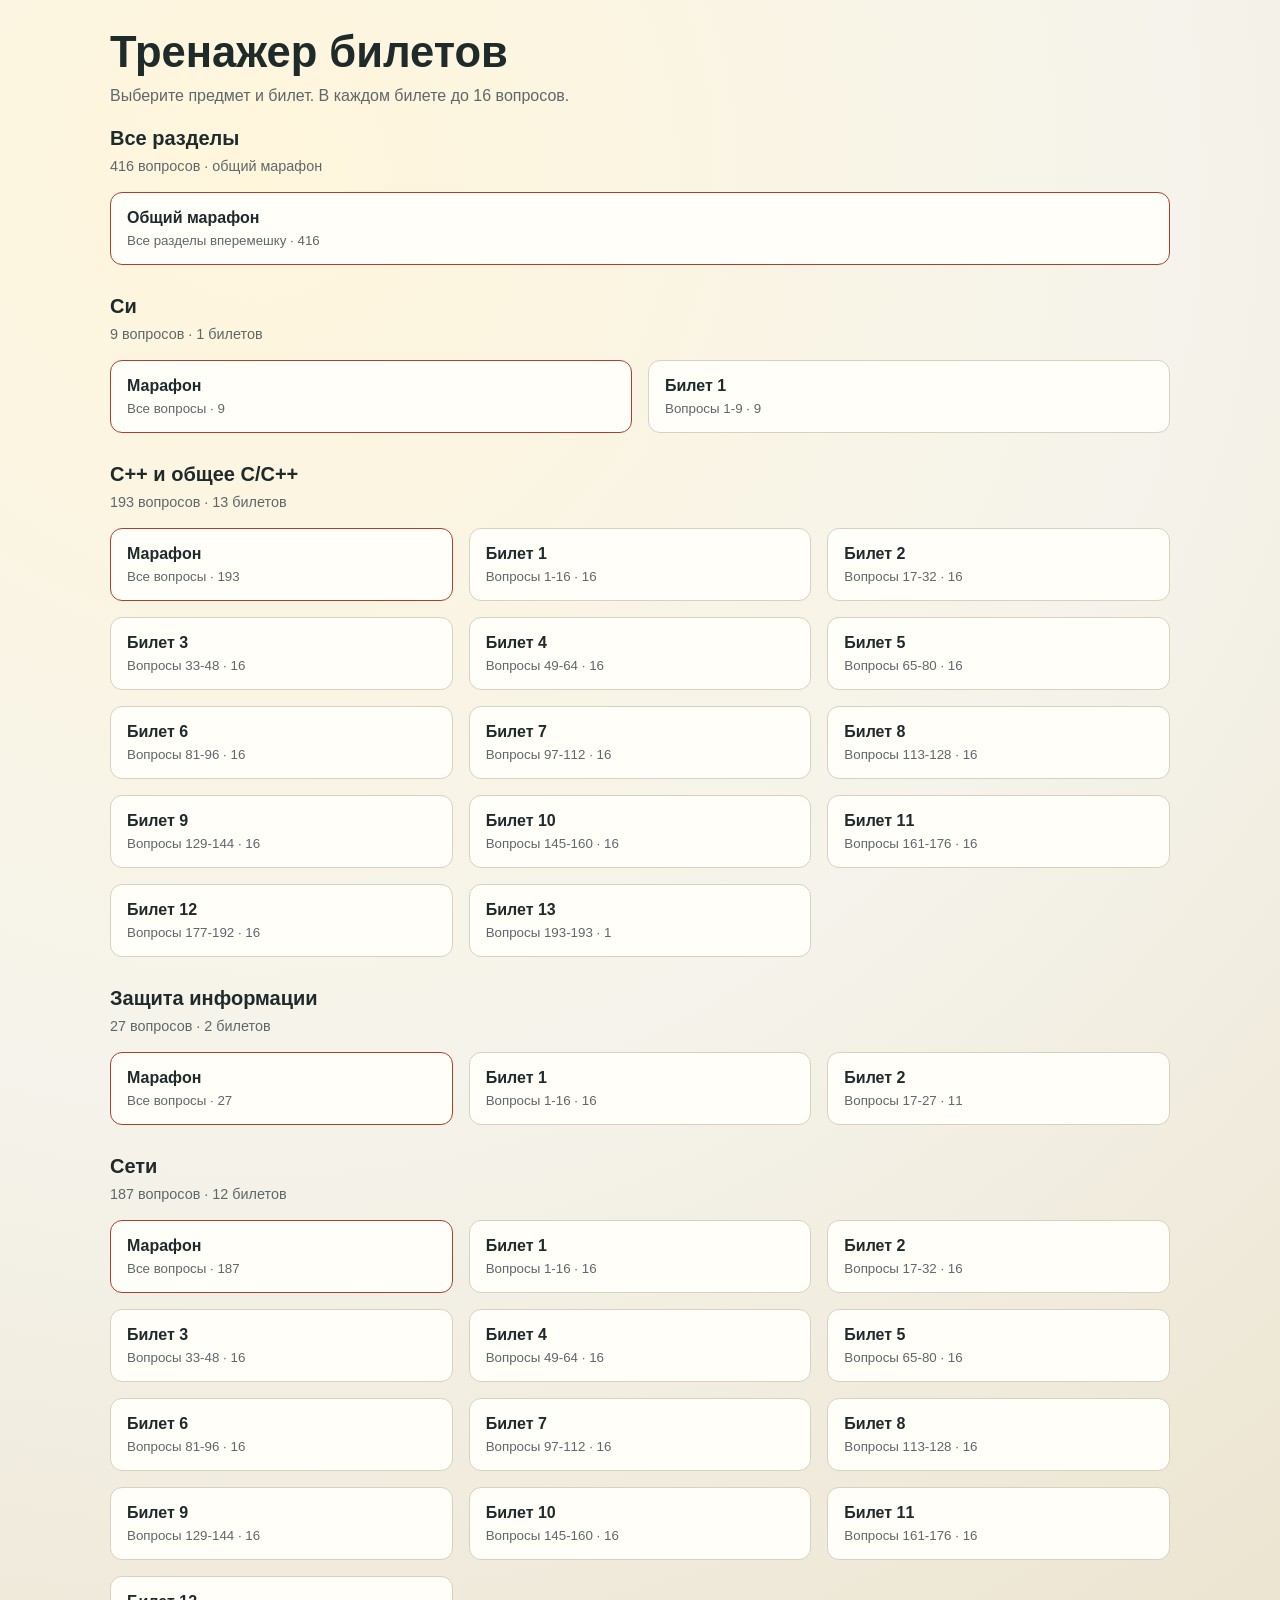
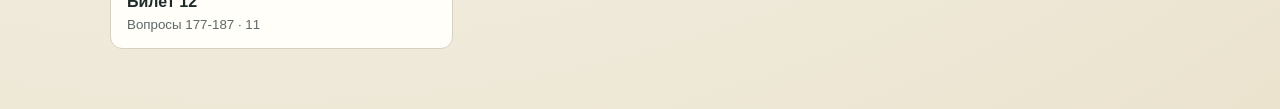
==== index.html @ b97b74e3 "initial commit" ====
﻿<!doctype html>
<html lang="ru">
<head>
  <meta charset="UTF-8" />
  <meta name="viewport" content="width=device-width, initial-scale=1.0" />
  <meta name="theme-color" content="#af3e2a" />
  <title>ГИА — выбор теста</title>
  <link rel="manifest" href="./manifest.webmanifest" />
  <link rel="icon" href="./icon.svg" type="image/svg+xml" />
  <link rel="stylesheet" href="./styles.css" />
</head>
<body>
  <main class="page">
    <header class="hero">
      <h1>Тренажер билетов</h1>
      <p>Выберите предмет и билет. В каждом билете до 16 вопросов.</p>
    </header>

    <section id="ticket-menu" class="ticket-menu"></section>
  </main>

  <script src="./embedded-data.js"></script>
  <script src="./quiz-categories.js"></script>
  <script src="./index-page.js" defer></script>
  <script src="./pwa.js" defer></script>
</body>
</html>
---- styles.css ----
﻿:root {
  --bg: #f5f3eb;
  --ink: #1f2a2b;
  --panel: #fffef9;
  --muted: #5f6869;
  --accent: #af3e2a;
  --ok: #1f7d48;
  --bad: #9a2534;
  --line: #d9d1bf;
}

* { box-sizing: border-box; }

body {
  margin: 0;
  font-family: "IBM Plex Sans", "Segoe UI", sans-serif;
  color: var(--ink);
  background: radial-gradient(circle at 20% 10%, #fff6dc 0, var(--bg) 50%, #ebe3ce 100%);
}

.page { max-width: 1100px; margin: 0 auto; padding: 28px 20px 60px; }
.hero h1 { margin: 0; font-size: clamp(1.8rem, 3.4vw, 2.8rem); }
.hero p { margin: 10px 0 12px; color: var(--muted); }

.cards { display: grid; gap: 16px; grid-template-columns: repeat(auto-fit, minmax(280px, 1fr)); }
.menu-cards { margin-top: 18px; }
.ticket-menu { display: grid; gap: 26px; margin-top: 18px; }
.ticket-section { padding-top: 4px; }
.section-head h2 { margin: 0; font-size: 1.25rem; }
.menu-card {
  display: block;
  padding: 16px;
  border: 1px solid var(--line);
  border-radius: 12px;
  background: var(--panel);
  color: var(--ink);
  text-decoration: none;
  font-weight: 600;
}
.ticket-card { display: grid; gap: 6px; }
.ticket-card small { color: var(--muted); font-weight: 500; }
.marathon-card { border-color: var(--accent); }

.card { background: var(--panel); border: 1px solid var(--line); border-radius: 14px; padding: 14px; box-shadow: 0 8px 18px rgba(31, 42, 43, 0.08); }
.single-card { max-width: 920px; }
.card-head { display: flex; justify-content: space-between; gap: 12px; align-items: center; }
.card-title { margin: 0; font-size: 1.1rem; }
.meta { color: var(--muted); margin: 8px 0 10px; font-size: 0.9rem; }
.question { border: 1px solid var(--line); border-radius: 10px; padding: 10px; }
.question legend { padding: 0 4px; font-weight: 600; }
.option { display: block; margin-top: 7px; line-height: 1.35; }
.actions { display: flex; gap: 8px; margin-top: 12px; }

.btn { border: 1px solid var(--line); background: #fff; color: var(--ink); border-radius: 8px; padding: 8px 12px; cursor: pointer; }
.btn-primary { border-color: var(--accent); color: var(--accent); }
.btn-check { background: var(--accent); border-color: var(--accent); color: #fff; }
.result { min-height: 22px; margin: 10px 0 0; font-weight: 600; }
.good { color: var(--ok); }
.bad { color: var(--bad); }
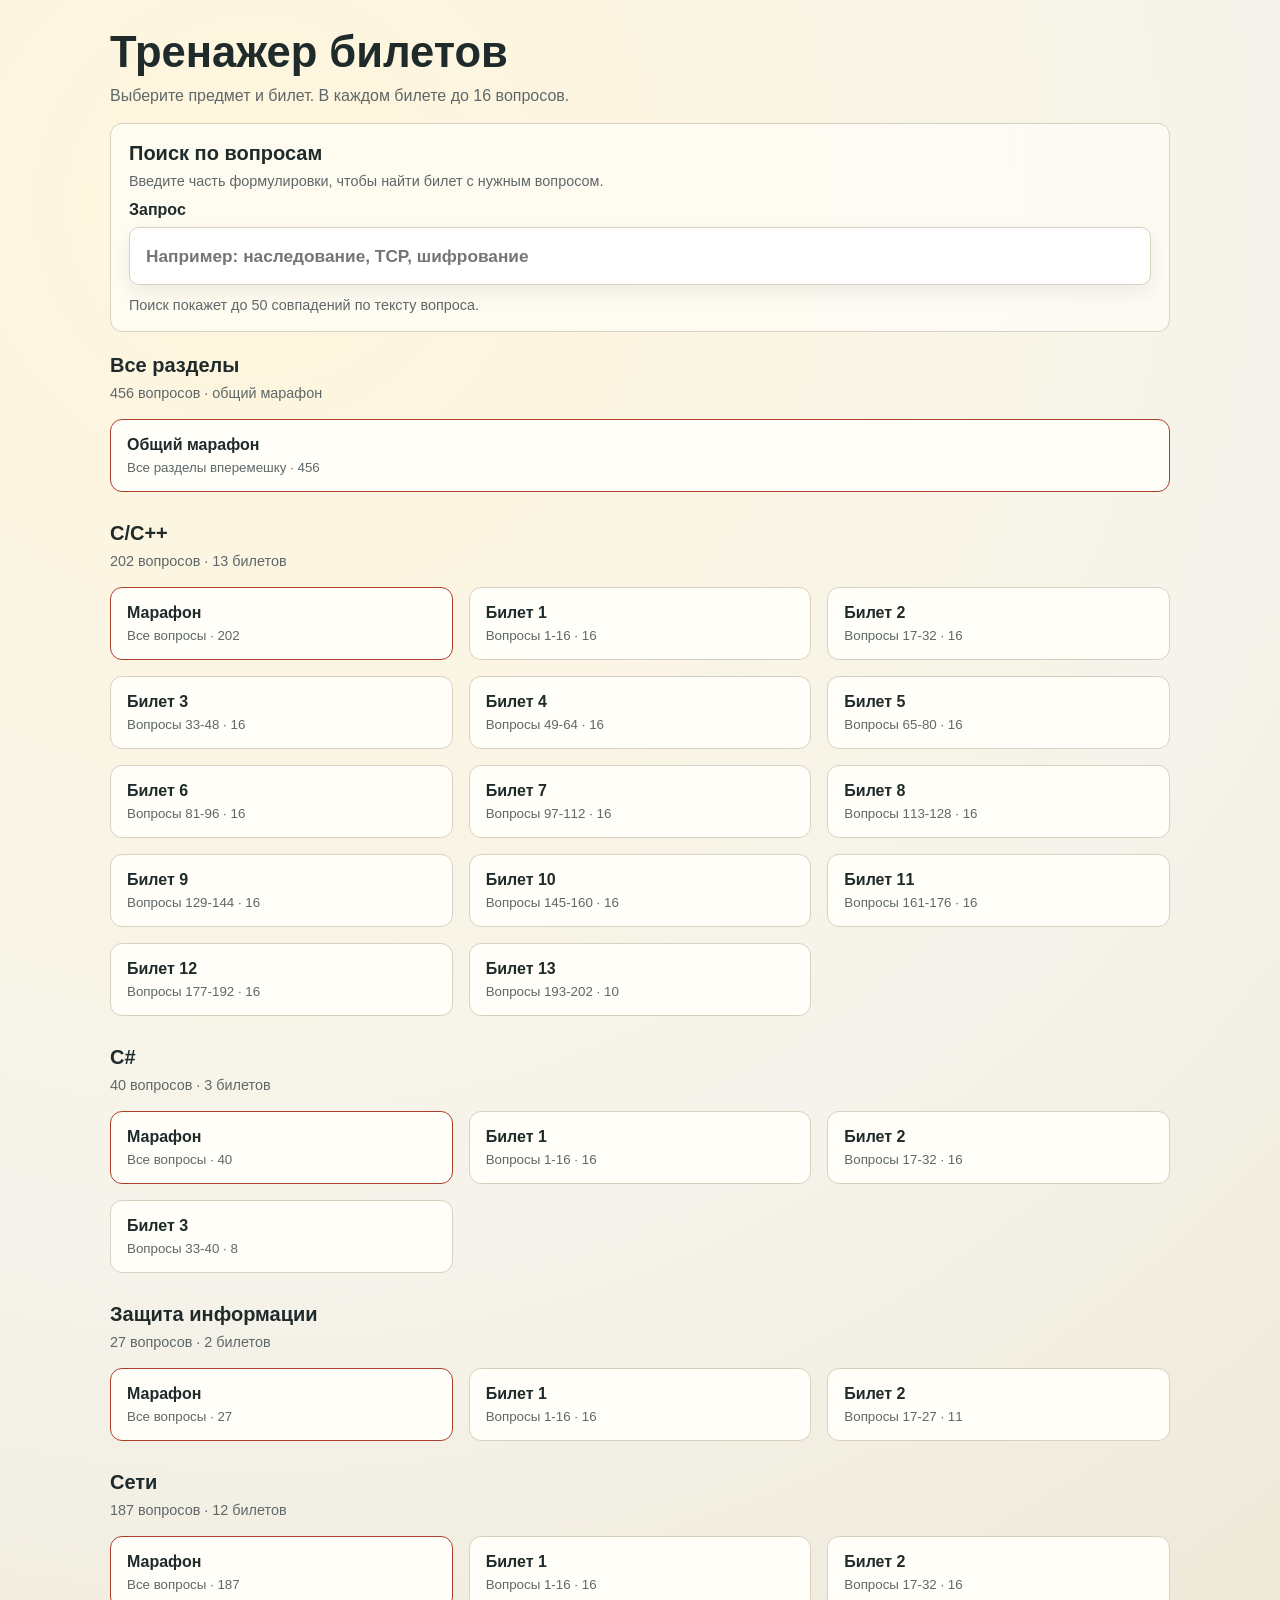
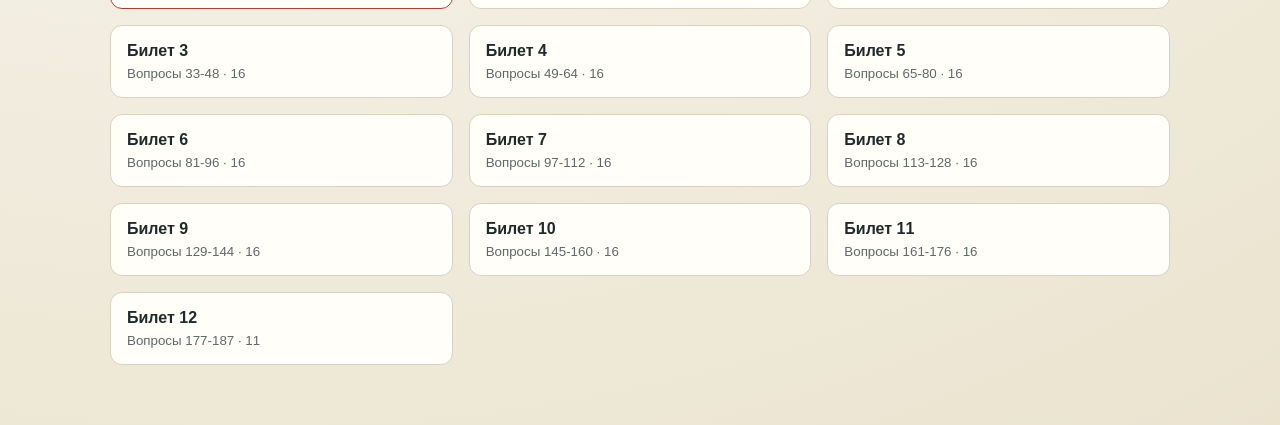
==== commit 2aae8da1: "Add question search" ====
--- a/index.html
+++ b/index.html
@@ -12,9 +12,21 @@
 <body>
   <main class="page">
     <header class="hero">
-      <h1>Тренажер билетов</h1>
+      <h1>Тренажер  билетов</h1>
       <p>Выберите предмет и билет. В каждом билете до 16 вопросов.</p>
     </header>
+
+    <section class="search-panel" aria-labelledby="question-search-title">
+      <div class="search-head">
+        <h2 id="question-search-title">Поиск по вопросам</h2>
+        <p class="meta">Введите часть формулировки, чтобы найти билет с нужным вопросом.</p>
+      </div>
+      <label class="search-field">
+        <span>Запрос</span>
+        <input id="question-search" type="search" placeholder="Например: наследование, TCP, шифрование" autocomplete="off" />
+      </label>
+      <div id="search-results" class="search-results" aria-live="polite"></div>
+    </section>
 
     <section id="ticket-menu" class="ticket-menu"></section>
   </main>
--- a/styles.css
+++ b/styles.css
@@ -41,6 +41,55 @@
 .ticket-card small { color: var(--muted); font-weight: 500; }
 .marathon-card { border-color: var(--accent); }
 
+.search-panel {
+  margin-top: 18px;
+  padding: 18px;
+  border: 1px solid var(--line);
+  border-radius: 12px;
+  background: rgba(255, 254, 249, 0.72);
+}
+.search-head h2 { margin: 0; font-size: 1.25rem; }
+.search-field {
+  display: grid;
+  gap: 8px;
+  width: 100%;
+  margin-top: 12px;
+  font-weight: 600;
+}
+.search-field input {
+  width: 100%;
+  min-height: 58px;
+  border: 1px solid var(--line);
+  border-radius: 10px;
+  padding: 14px 16px;
+  color: var(--ink);
+  background: #fff;
+  box-shadow: 0 8px 18px rgba(31, 42, 43, 0.07);
+  font: inherit;
+  font-size: 1.08rem;
+}
+.search-field input:focus {
+  outline: 3px solid rgba(175, 62, 42, 0.22);
+  border-color: var(--accent);
+  box-shadow: 0 10px 24px rgba(31, 42, 43, 0.11);
+}
+.search-results { margin-top: 12px; }
+.search-empty,
+.search-count { margin: 0; color: var(--muted); font-size: 0.9rem; }
+.search-list { display: grid; gap: 8px; margin-top: 10px; }
+.search-result {
+  display: grid;
+  gap: 4px;
+  padding: 12px;
+  border: 1px solid var(--line);
+  border-radius: 8px;
+  background: var(--panel);
+  color: var(--ink);
+  text-decoration: none;
+}
+.search-result span { line-height: 1.35; }
+.search-result small { color: var(--muted); }
+
 .card { background: var(--panel); border: 1px solid var(--line); border-radius: 14px; padding: 14px; box-shadow: 0 8px 18px rgba(31, 42, 43, 0.08); }
 .single-card { max-width: 920px; }
 .card-head { display: flex; justify-content: space-between; gap: 12px; align-items: center; }
